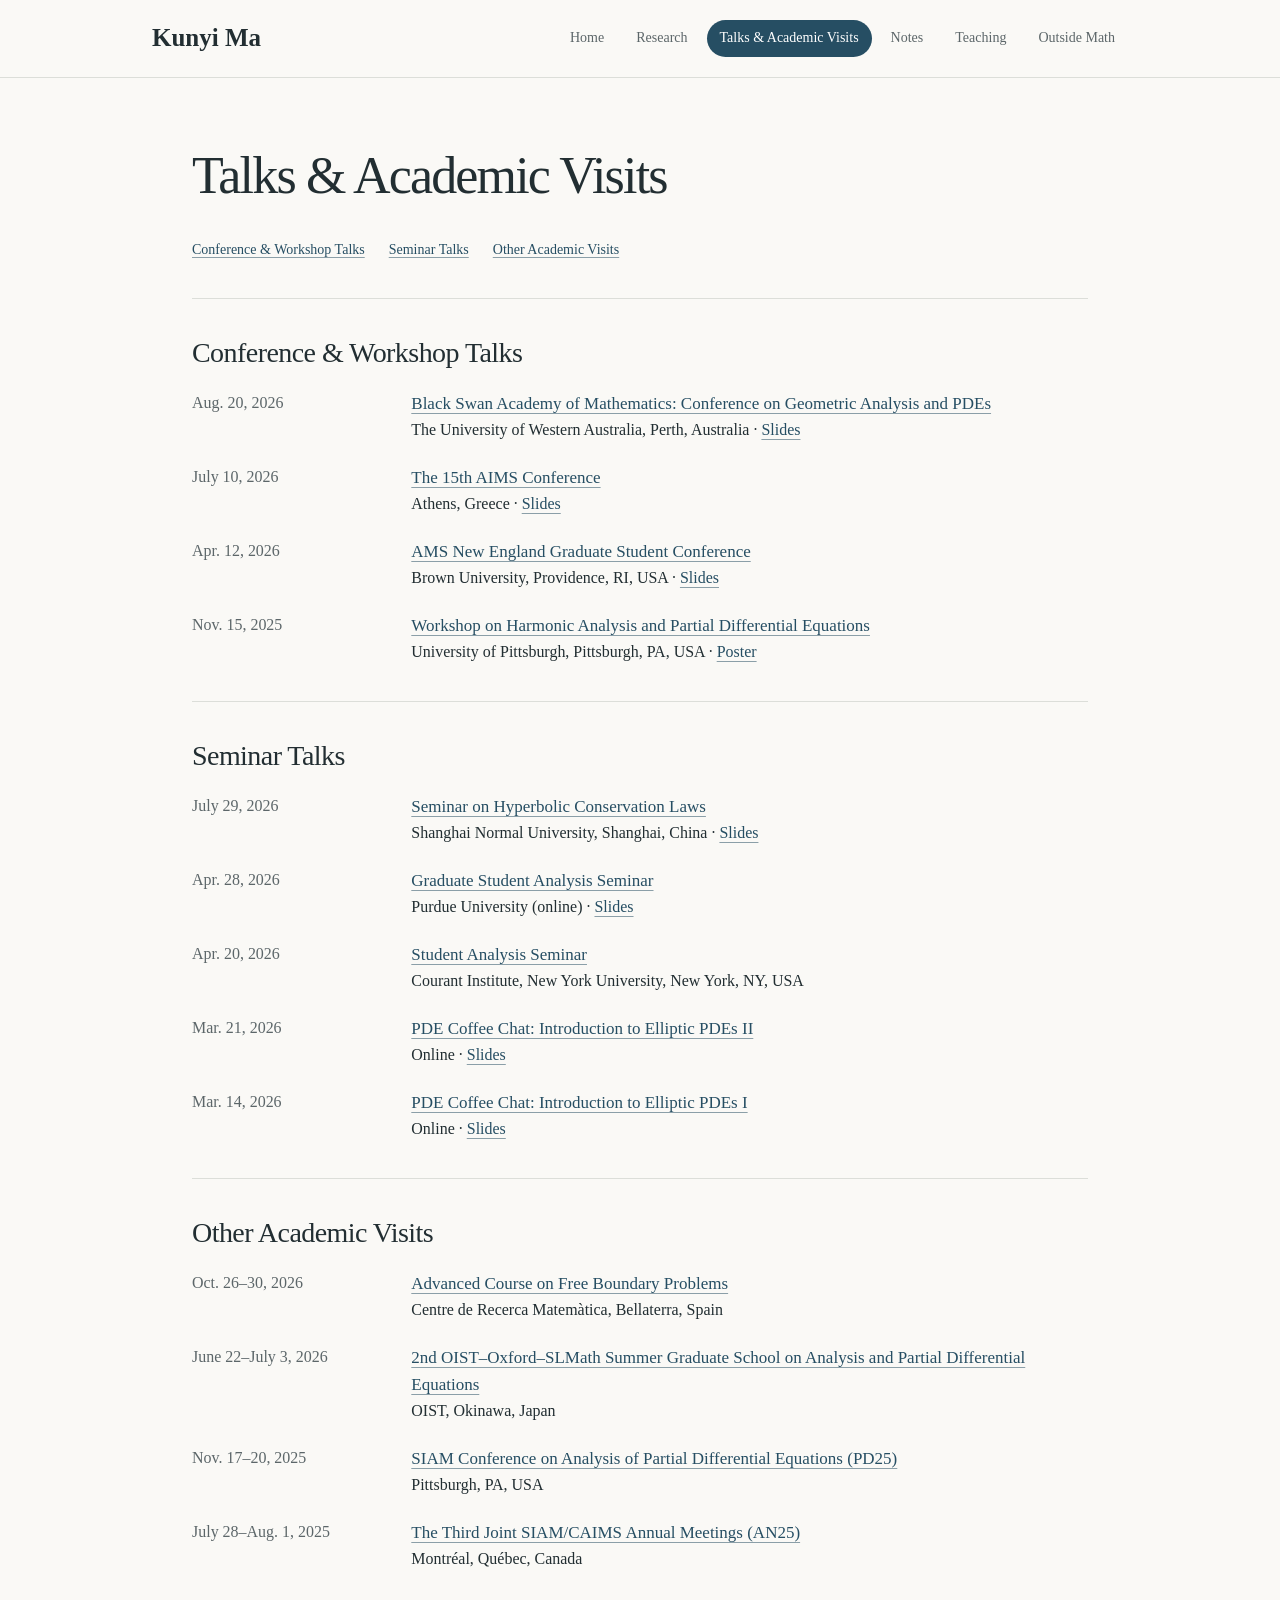
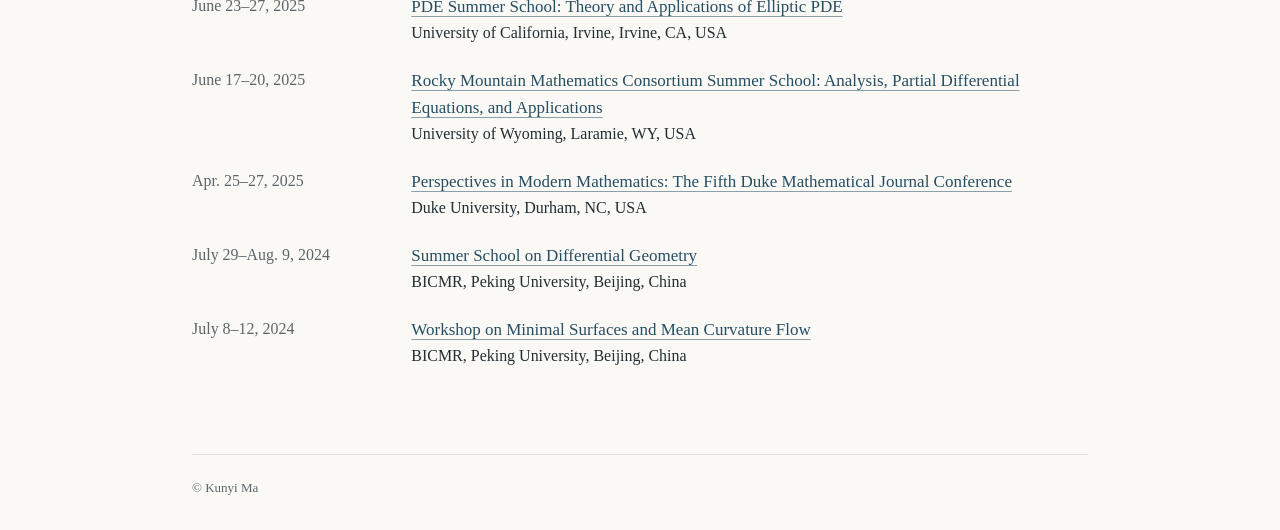
==== talks.html @ 6b0044b0 "Add files via upload" ====
<!DOCTYPE html>
<html lang="en">
<head>
  <meta charset="utf-8">
  <meta name="viewport" content="width=device-width, initial-scale=1">
  <meta name="description" content="Conference talks, seminars, summer schools, and academic travel by Kunyi Ma.">
  <title>Talks &amp; Academic Visits | Kunyi Ma</title>
  <link rel="stylesheet" href="style.css">
  <style>
    /* Kept here so replacing talks.html is the only required update. */
    body { font-family: Cambria, "Times New Roman", serif; }
    .page .event-list { list-style: none; padding: 0; margin: 0; }
    .page .event-list > li {
      display: grid;
      grid-template-columns: 11.5rem minmax(0, 1fr);
      gap: 0 1.4rem;
      margin: 0 0 1.25rem;
      padding: 0;
      line-height: 1.6;
    }
    .event-date { color: var(--muted, #5c6669); font-size: .94rem; font-variant-numeric: tabular-nums; }
    .event-location { display: block; font-size: .94rem; }
    .event-material { white-space: nowrap; }
    @media (max-width: 640px) {
      .page .event-list > li { grid-template-columns: minmax(0, 1fr); gap: .15rem; margin-bottom: 1.5rem; }
      .event-date { font-size: .88rem; }
    }
    @media print { .page .event-list > li { break-inside: avoid; } }
  </style>
</head>
<body>
  <a class="skip-link" href="#main">Skip to content</a>
  <header class="site-header">
    <div class="header-inner">
      <a class="site-name" href="index.html">Kunyi Ma</a>
      <nav aria-label="Main navigation">
        <a href="index.html">Home</a>
        <a href="research.html">Research</a>
        <a href="talks.html" aria-current="page">Talks &amp; Academic Visits</a>
        <a href="notes.html">Notes</a>
        <a href="teaching.html">Teaching</a>
        <a href="outside-math.html">Outside Math</a>
      </nav>
    </div>
  </header>
  <main id="main" class="page" tabindex="-1">

    <h1>Talks &amp; Academic Visits</h1>
    <nav class="page-links" aria-label="On this page">
      <a href="#conferences">Conference &amp; Workshop Talks</a>
      <a href="#seminars">Seminar Talks</a>
      <a href="#academic-travel">Other Academic Visits</a>
    </nav>
    <section id="conferences" aria-labelledby="conferences-heading">
      <h2 id="conferences-heading">Conference &amp; Workshop Talks</h2>
      <ul class="event-list" role="list">
        <li>
          <div class="event-date"><time datetime="2026-08-20">Aug. 20, 2026</time></div>
          <div class="event-content">
            <a href="https://sites.google.com/view/first-bsam-conference/detailed-program?authuser=0">Black Swan Academy of Mathematics: Conference on Geometric Analysis and PDEs</a>
            <span class="event-location">The University of Western Australia, Perth, Australia <span class="event-material">· <a href="documents/20260820.pdf">Slides</a></span></span>
          </div>
        </li>
        <li>
          <div class="event-date"><time datetime="2026-07-10">July 10, 2026</time></div>
          <div class="event-content">
            <a href="https://aimsconference.org/AIMS-Conference/conf-reg2026new/ss/changeApp12.php?ssid=140">The 15th AIMS Conference</a>
            <span class="event-location">Athens, Greece <span class="event-material">· <a href="documents/20260710.pdf">Slides</a></span></span>
          </div>
        </li>
        <li>
          <div class="event-date"><time datetime="2026-04-12">Apr. 12, 2026</time></div>
          <div class="event-content">
            <a href="https://sites.google.com/brown.edu/amsgradconference/home">AMS New England Graduate Student Conference</a>
            <span class="event-location">Brown University, Providence, RI, USA <span class="event-material">· <a href="documents/20260411.pdf">Slides</a></span></span>
          </div>
        </li>
        <li>
          <div class="event-date"><time datetime="2025-11-15">Nov. 15, 2025</time></div>
          <div class="event-content">
            <a href="https://sites.google.com/view/hapdes-workshop/home">Workshop on Harmonic Analysis and Partial Differential Equations</a>
            <span class="event-location">University of Pittsburgh, Pittsburgh, PA, USA <span class="event-material">· <a href="images/20251115.jpg">Poster</a></span></span>
          </div>
        </li>
      </ul>
    </section>
    <section id="seminars" aria-labelledby="seminars-heading">
      <h2 id="seminars-heading">Seminar Talks</h2>
      <ul class="event-list" role="list">
        <li>
          <div class="event-date"><time datetime="2026-07-29">July 29, 2026</time></div>
          <div class="event-content">
            <a href="documents/seminar_on_hyperbolic_conservation_laws.JPG">Seminar on Hyperbolic Conservation Laws</a>
            <span class="event-location">Shanghai Normal University, Shanghai, China <span class="event-material">· <a href="documents/20260729.pdf">Slides</a></span></span>
          </div>
        </li>
        <li>
          <div class="event-date"><time datetime="2026-04-28">Apr. 28, 2026</time></div>
          <div class="event-content">
            <a href="https://sites.google.com/view/purduegsas/home">Graduate Student Analysis Seminar</a>
            <span class="event-location">Purdue University (online) <span class="event-material">· <a href="documents/20260428.pdf">Slides</a></span></span>
          </div>
        </li>
        <li>
          <div class="event-date"><time datetime="2026-04-20">Apr. 20, 2026</time></div>
          <div class="event-content">
            <a href="https://math.nyu.edu/dynamic/calendars/seminars/student-analysis-seminar/4457/">Student Analysis Seminar</a>
            <span class="event-location">Courant Institute, New York University, New York, NY, USA</span>
          </div>
        </li>
        <li>
          <div class="event-date"><time datetime="2026-03-21">Mar. 21, 2026</time></div>
          <div class="event-content">
            <a href="https://alviszahl.com/pdecoffee.html">PDE Coffee Chat: Introduction to Elliptic PDEs II</a>
            <span class="event-location">Online <span class="event-material">· <a href="documents/Introduction to Elliptic PDEs Part II.pdf">Slides</a></span></span>
          </div>
        </li>
        <li>
          <div class="event-date"><time datetime="2026-03-14">Mar. 14, 2026</time></div>
          <div class="event-content">
            <a href="https://alviszahl.com/pdecoffee.html">PDE Coffee Chat: Introduction to Elliptic PDEs I</a>
            <span class="event-location">Online <span class="event-material">· <a href="documents/Introduction to Elliptic PDEs Part I.pdf">Slides</a></span></span>
          </div>
        </li>
      </ul>
    </section>
    <section id="academic-travel" aria-labelledby="academic-travel-heading">
      <h2 id="academic-travel-heading">Other Academic Visits</h2>
      <ul class="event-list" role="list">
        <li>
          <div class="event-date"><time datetime="2026-10-26">Oct. 26</time>–<time datetime="2026-10-30">30, 2026</time></div>
          <div class="event-content">
            <a href="https://www.crm.cat/advanced-course-irp-analysis-of-free-boundary-problems/">Advanced Course on Free Boundary Problems</a>
            <span class="event-location">Centre de Recerca Matemàtica, Bellaterra, Spain</span>
          </div>
        </li>
        <li>
          <div class="event-date"><time datetime="2026-06-22">June 22</time>–<time datetime="2026-07-03">July 3, 2026</time></div>
          <div class="event-content">
            <a href="https://www.oist.jp/conference/2026-summer-graduate-school-analysis-and-pde">2nd OIST–Oxford–SLMath Summer Graduate School on Analysis and Partial Differential Equations</a>
            <span class="event-location">OIST, Okinawa, Japan</span>
          </div>
        </li>
        <li>
          <div class="event-date"><time datetime="2025-11-17">Nov. 17</time>–<time datetime="2025-11-20">20, 2025</time></div>
          <div class="event-content">
            <a href="https://www.siam.org/conferences-events/past-event-archive/pd25/">SIAM Conference on Analysis of Partial Differential Equations (PD25)</a>
            <span class="event-location">Pittsburgh, PA, USA</span>
          </div>
        </li>
        <li>
          <div class="event-date"><time datetime="2025-07-28">July 28</time>–<time datetime="2025-08-01">Aug. 1, 2025</time></div>
          <div class="event-content">
            <a href="https://www.siam.org/conferences-events/past-event-archive/an25/">The Third Joint SIAM/CAIMS Annual Meetings (AN25)</a>
            <span class="event-location">Montréal, Québec, Canada</span>
          </div>
        </li>
        <li>
          <div class="event-date"><time datetime="2025-06-23">June 23</time>–<time datetime="2025-06-27">27, 2025</time></div>
          <div class="event-content">
            <a href="https://ucipde2025.github.io/2025-PDE-Summer-School-Website/">PDE Summer School: Theory and Applications of Elliptic PDE</a>
            <span class="event-location">University of California, Irvine, Irvine, CA, USA</span>
          </div>
        </li>
        <li>
          <div class="event-date"><time datetime="2025-06-17">June 17</time>–<time datetime="2025-06-20">20, 2025</time></div>
          <div class="event-content">
            <a href="https://math.asu.edu/rmmcss2025">Rocky Mountain Mathematics Consortium Summer School: Analysis, Partial Differential Equations, and Applications</a>
            <span class="event-location">University of Wyoming, Laramie, WY, USA</span>
          </div>
        </li>
        <li>
          <div class="event-date"><time datetime="2025-04-25">Apr. 25</time>–<time datetime="2025-04-27">27, 2025</time></div>
          <div class="event-content">
            <a href="https://sites.duke.edu/dmj2025/">Perspectives in Modern Mathematics: The Fifth Duke Mathematical Journal Conference</a>
            <span class="event-location">Duke University, Durham, NC, USA</span>
          </div>
        </li>
        <li>
          <div class="event-date"><time datetime="2024-07-29">July 29</time>–<time datetime="2024-08-09">Aug. 9, 2024</time></div>
          <div class="event-content">
            <a href="https://bicmr.pku.edu.cn/content/show/17-3335.html">Summer School on Differential Geometry</a>
            <span class="event-location">BICMR, Peking University, Beijing, China</span>
          </div>
        </li>
        <li>
          <div class="event-date"><time datetime="2024-07-08">July 8</time>–<time datetime="2024-07-12">12, 2024</time></div>
          <div class="event-content">
            <a href="https://conference.bicmr.pku.edu.cn/meeting/index?id=110">Workshop on Minimal Surfaces and Mean Curvature Flow</a>
            <span class="event-location">BICMR, Peking University, Beijing, China</span>
          </div>
        </li>
      </ul>
    </section>
  </main>
  <footer class="site-footer"><p>&copy; Kunyi Ma</p></footer>
</body>
</html>
---- style.css ----
/* Shared by every page. Cambria uses a local font with serif fallbacks. */
:root {
  --font-family: Cambria, "Times New Roman", serif;
  --paper: #faf9f6;
  --ink: #222e32;
  --muted: #5c6669;
  --accent: #264e63;
  --line: #dcded9;
}
* { box-sizing: border-box; }
html { font-size: 17px; scroll-behavior: smooth; }
body {
  margin: 0;
  background: var(--paper);
  color: var(--ink);
  font-family: var(--font-family);
  line-height: 1.75;
  -webkit-font-smoothing: antialiased;
}
a {
  color: var(--accent);
  text-decoration-thickness: 1px;
  text-underline-offset: .22em;
  text-decoration-color: #8b9fa8;
}
a:hover { text-decoration-color: currentColor; }
a:focus-visible, main:focus-visible {
  outline: 2px solid var(--accent);
  outline-offset: 5px;
}
.skip-link {
  position: absolute;
  top: -100px;
  left: 1rem;
  padding: .5rem 1rem;
  background: var(--paper);
  z-index: 10;
}
.skip-link:focus { top: .5rem; }
.site-header { border-bottom: 1px solid var(--line); }
.header-inner {
  max-width: 1040px;
  margin: auto;
  padding: 20px 32px;
  display: flex;
  justify-content: space-between;
  align-items: center;
  gap: 24px;
}
.site-name {
  color: var(--ink);
  font: bold 25px/1.2 var(--font-family);
  text-decoration: none;
  white-space: nowrap;
}
.site-header nav { display: flex; flex-wrap: wrap; gap: 6px; min-width: 0; }
.site-header nav a {
  padding: 6px 13px;
  color: var(--muted);
  font-size: 14px;
  text-decoration: none;
  border-radius: 24px;
  white-space: nowrap;
}
.site-header nav a:hover { background: #e9edec; color: var(--accent); }
.site-header nav a[aria-current="page"] { background: var(--accent); color: #fff; }
main { max-width: 960px; margin: 0 auto; padding: 65px 32px 64px; }
h1, h2, h3 { font-family: var(--font-family); line-height: 1.25; }
h1 { margin: 0 0 30px; font-size: 52px; font-weight: normal; letter-spacing: -.035em; }
h2 { margin: 0 0 20px; font-size: 28px; font-weight: normal; letter-spacing: -.02em; }
h3 { margin: 30px 0 16px; font-size: 20px; font-weight: normal; }
p { margin: 0 0 20px; }
section { scroll-margin-top: 24px; }
.page > section { padding-top: 36px; margin-top: 36px; border-top: 1px solid var(--line); }
.page-links { display: flex; flex-wrap: wrap; gap: 10px 24px; font-size: 14px; }
.page ul { padding-left: 1.3em; }
.page li { margin-bottom: 16px; padding-left: .25em; }
.preprint-list { padding-left: 1.5em; }
.preprint-list > li { padding-left: .5em; margin-bottom: 28px; }
.preprint-list > li::marker { color: var(--muted); }
.preprint-list em { font-style: italic; }
.home { padding-top: 76px; padding-bottom: 82px; }
.home-intro { display: grid; grid-template-columns: minmax(0, 1fr) 270px; gap: 64px; align-items: center; }
.home h1 { font-size: 66px; margin-bottom: 28px; }
.home h1 span { display: block; font-size: 25px; font-weight: normal; letter-spacing: .1em; color: var(--muted); margin-top: 12px; }
.intro { font-size: 21px; line-height: 1.65; }
.portrait { display: block; width: 270px; max-width: 100%; height: auto; border: 1px solid var(--line); }
.cv-link { margin: 26px 0 0; font-size: 15px; }
.file-label { font-size: 12px; }
.life-content { max-width: 760px; }
.life-content h2 { margin-top: 42px; }
.life-content h2:first-child { margin-top: 0; }
.childhood { margin: 28px 0 36px; }
.childhood img { display: block; width: 200px; max-width: 100%; height: auto; }
figcaption { color: var(--muted); font-size: 13px; margin-top: 8px; }
.site-footer { max-width: 896px; margin: 0 auto; border-top: 1px solid var(--line); padding: 22px 0 30px; color: var(--muted); font-size: 13px; }
.site-footer p { margin: 0; }
img { max-width: 100%; }
.academic-background { margin-top: 38px; max-width: 760px; }
.academic-background summary { cursor: pointer; color: var(--accent); font-size: 15px; }
.academic-background summary:focus-visible { outline: 2px solid var(--accent); outline-offset: 5px; }
.academic-background p { margin: 16px 0 0; }
@media (max-width: 940px) {
  .header-inner { flex-direction: column; align-items: flex-start; gap: 14px; }
  .site-header nav { margin-left: -13px; }
}
@media (max-width: 760px) {
  .header-inner { padding: 18px 24px; }
  main { padding: 40px 24px 48px; }
  .home { padding-top: 44px; padding-bottom: 48px; }
  .home-intro { grid-template-columns: minmax(0, 1fr) 210px; gap: 30px; }
  .home h1 { font-size: 48px; }
  .intro { font-size: 18px; }
  .portrait { width: 210px; }
  .site-footer { margin: 0 24px; }
}
@media (max-width: 580px) {
  .header-inner { flex-direction: column; align-items: flex-start; gap: 14px; }
  .site-header nav { margin-left: -10px; gap: 2px; }
  .site-header nav a { padding: 6px 10px; }
  .home-intro { grid-template-columns: minmax(0, 1fr); gap: 32px; }
  .home h1 { font-size: 48px; }
  .home h1 span { font-size: 22px; }
  .portrait { width: 240px; }
  h1 { font-size: 42px; }
  h2 { font-size: 26px; }
  .page li { overflow-wrap: anywhere; }
}
@media (prefers-reduced-motion: reduce) { html { scroll-behavior: auto; } }
@media print {
  body { color: #000; background: #fff; font-size: 11pt; }
  .site-header, .site-footer, .skip-link, .page-links { display: none; }
  main { max-width: none; padding: 0; }
  a { color: #000; }
}
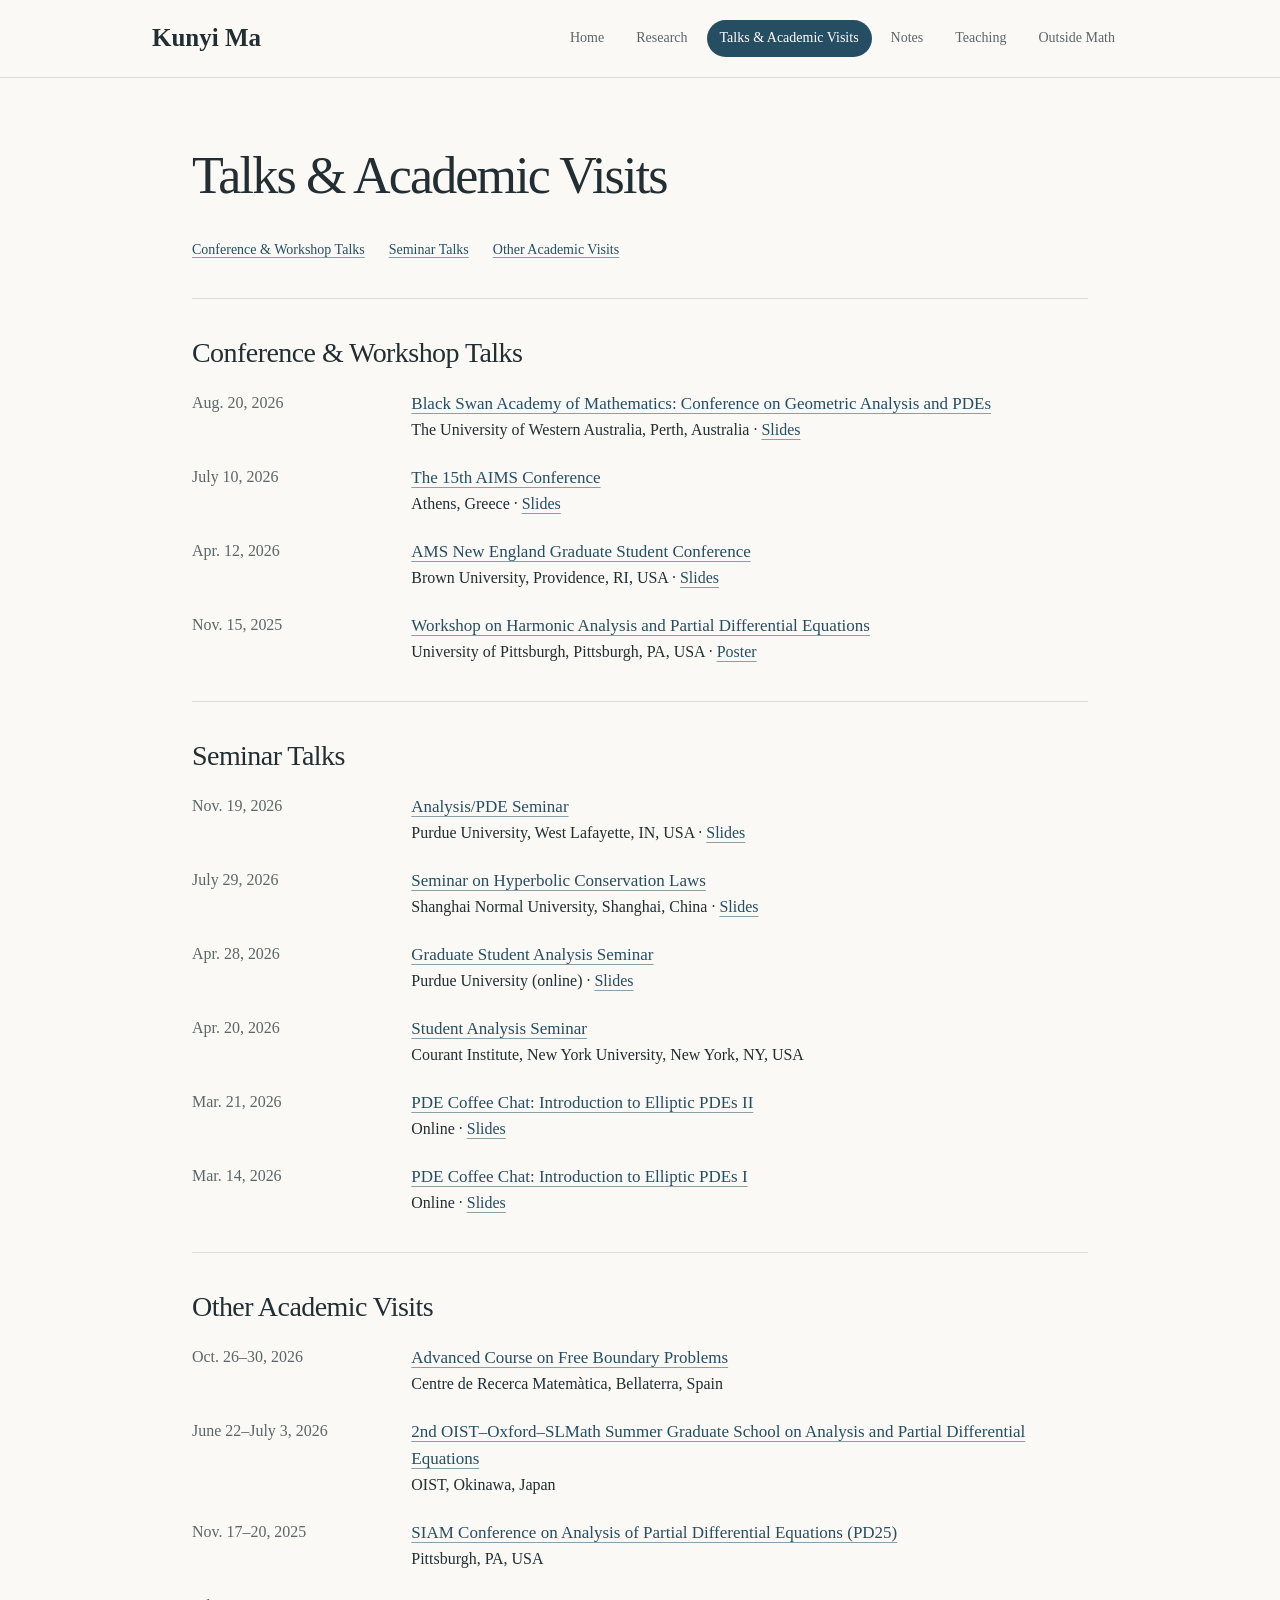
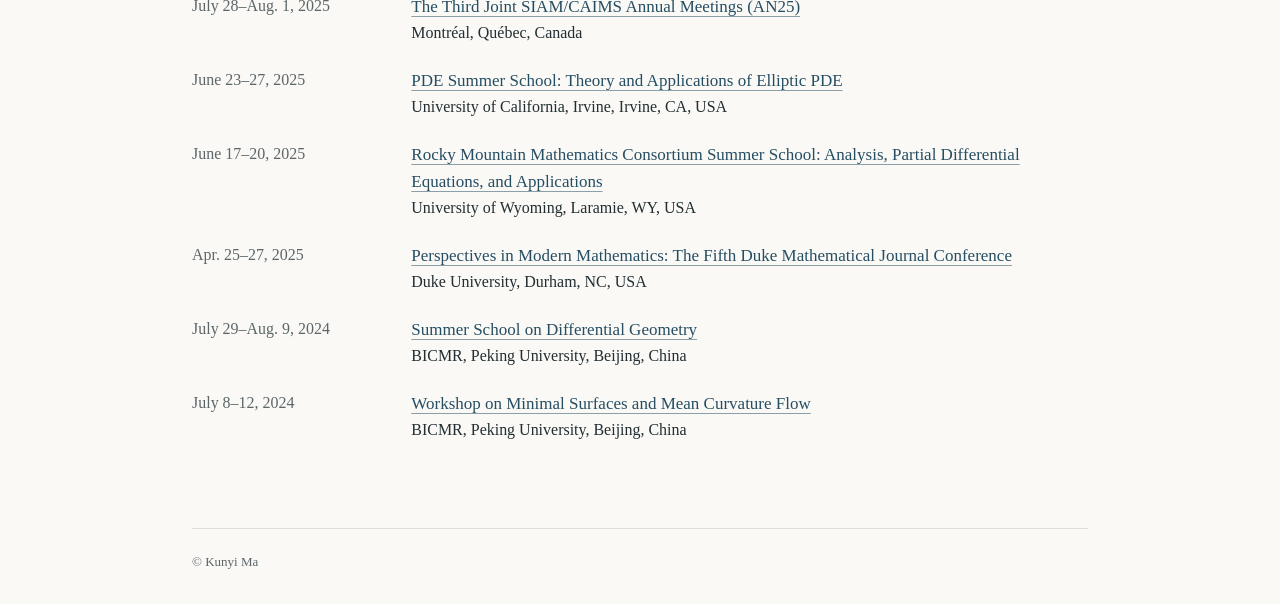
==== commit be9baead: "Add files via upload" ====
--- a/talks.html
+++ b/talks.html
@@ -88,6 +88,13 @@
       <h2 id="seminars-heading">Seminar Talks</h2>
       <ul class="event-list" role="list">
         <li>
+          <div class="event-date"><time datetime="2026-11-19">Nov. 19, 2026</time></div>
+          <div class="event-content">
+            <a href="https://sites.google.com/view/analysispde/p%C3%A1gina-principal">Analysis/PDE Seminar</a>
+            <span class="event-location">Purdue University, West Lafayette, IN, USA <span class="event-material">· <a href="documents/20261119.pdf">Slides</a></span></span>
+          </div>
+        </li>
+        <li>
           <div class="event-date"><time datetime="2026-07-29">July 29, 2026</time></div>
           <div class="event-content">
             <a href="documents/seminar_on_hyperbolic_conservation_laws.JPG">Seminar on Hyperbolic Conservation Laws</a>
